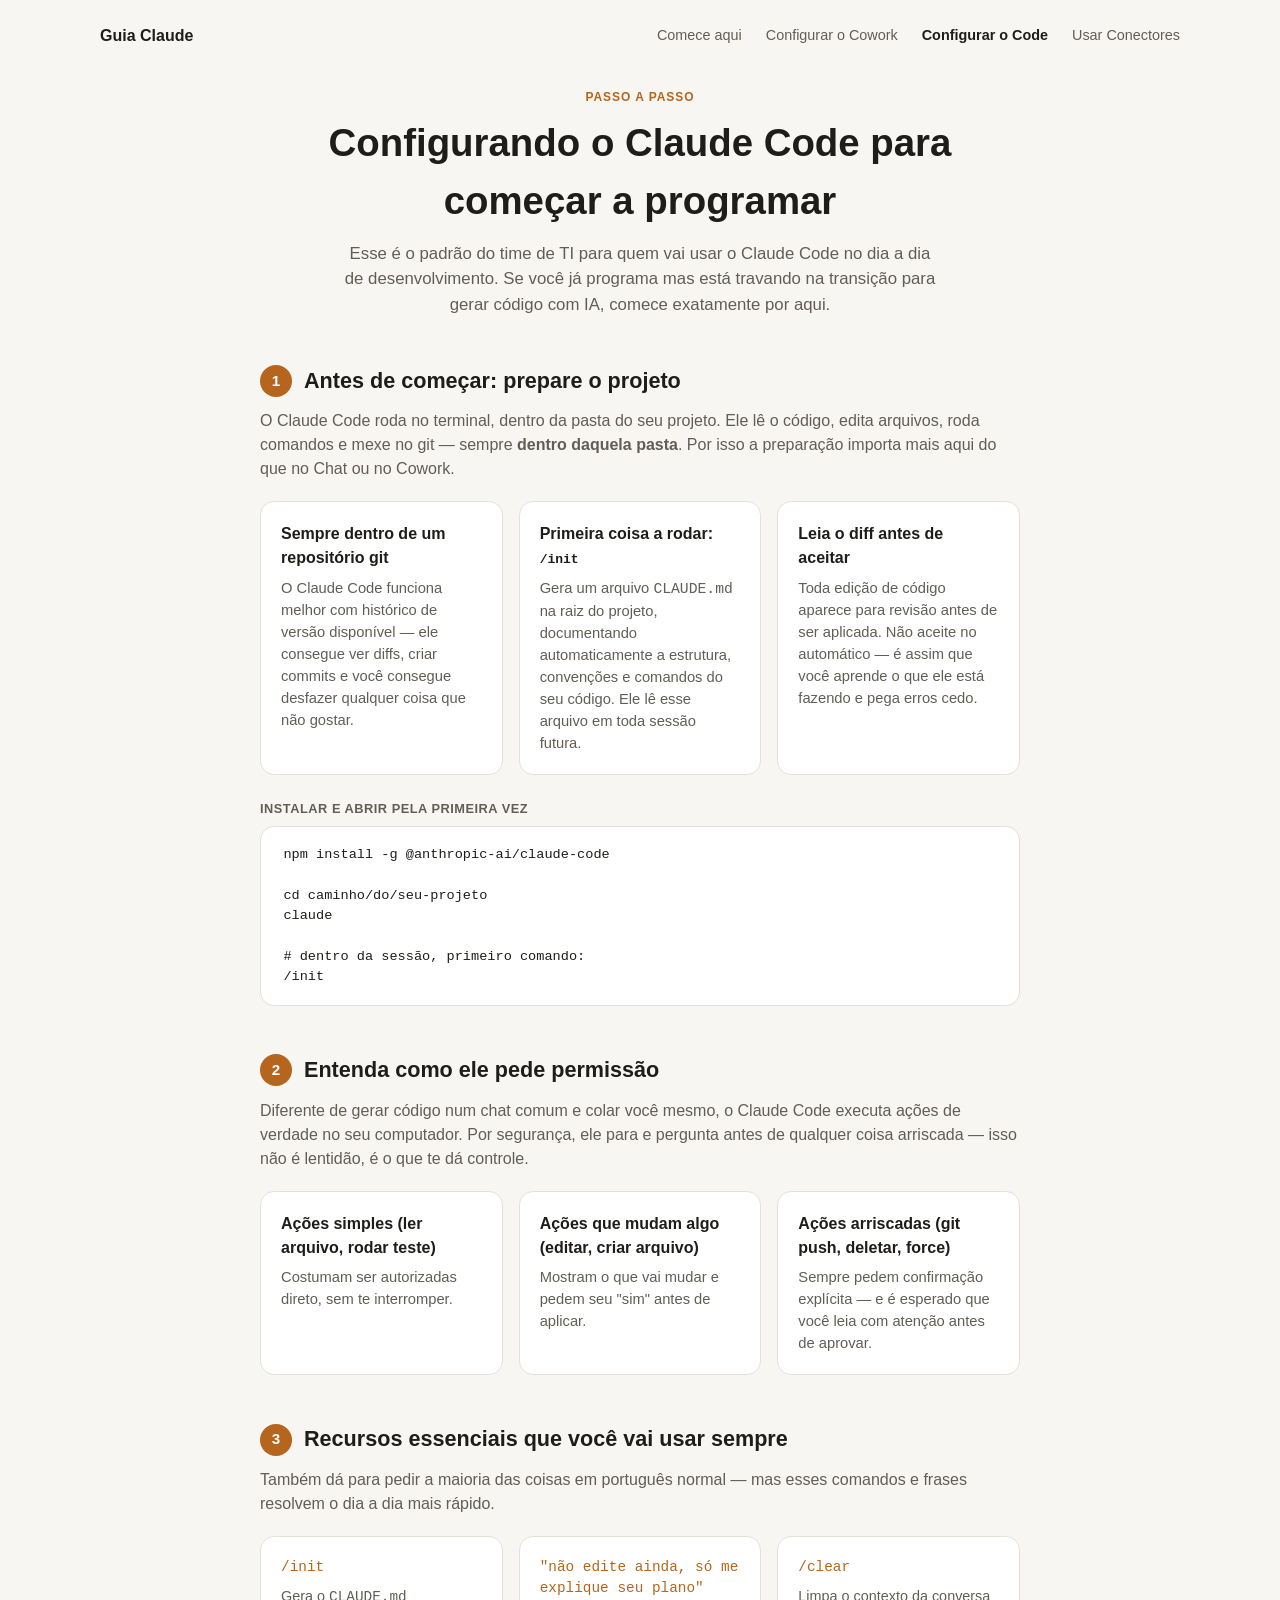
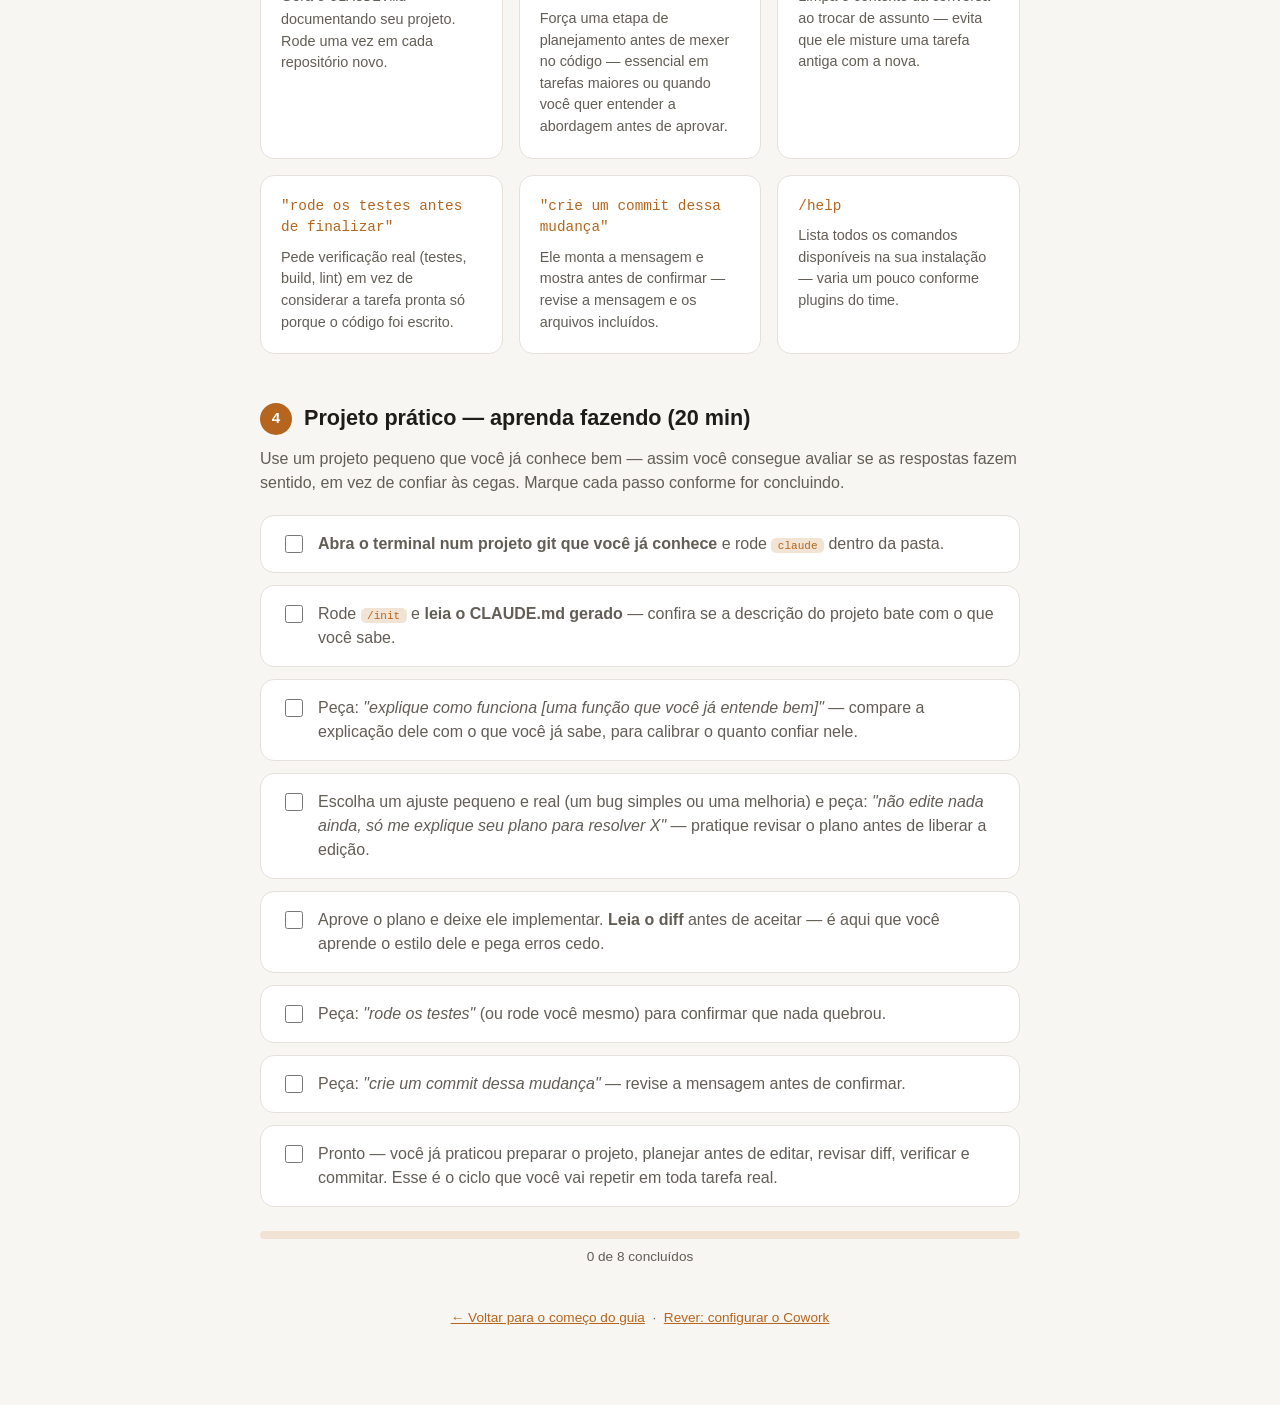
==== code.html @ b0bffd3c "Cria guia inicial de uso do Claude (Chat, Cowork, Code e Conectores) Site estatico com 4 paginas nav" ====
<!DOCTYPE html>
<html lang="pt-BR">
<head>
<meta charset="UTF-8">
<meta name="viewport" content="width=device-width, initial-scale=1.0">
<title>Configurar o Claude Code — Guia Claude</title>
<link rel="stylesheet" href="styles.css">
</head>
<body>

<nav class="site-nav">
  <span class="site-nav-brand">Guia Claude</span>
  <div class="site-nav-links">
    <a href="index.html">Comece aqui</a>
    <a href="cowork.html">Configurar o Cowork</a>
    <a href="code.html" class="active">Configurar o Code</a>
    <a href="conectores.html">Usar Conectores</a>
  </div>
</nav>

<header class="page-header">
  <p class="eyebrow">Passo a passo</p>
  <h1>Configurando o Claude Code para começar a programar</h1>
  <p class="subtitle">
    Esse é o padrão do time de TI para quem vai usar o Claude Code no dia a dia de
    desenvolvimento. Se você já programa mas está travando na transição para gerar
    código com IA, comece exatamente por aqui.
  </p>
</header>

<section class="block">
  <h2><span class="step-num">1</span> Antes de começar: prepare o projeto</h2>
  <p class="block-intro">
    O Claude Code roda no terminal, dentro da pasta do seu projeto. Ele lê o código,
    edita arquivos, roda comandos e mexe no git — sempre <strong>dentro daquela
    pasta</strong>. Por isso a preparação importa mais aqui do que no Chat ou no Cowork.
  </p>

  <div class="rule-grid">
    <div class="rule">
      <p class="rule-title">Sempre dentro de um repositório git</p>
      <p>O Claude Code funciona melhor com histórico de versão disponível — ele
        consegue ver diffs, criar commits e você consegue desfazer qualquer coisa que
        não gostar.</p>
    </div>
    <div class="rule">
      <p class="rule-title">Primeira coisa a rodar: <code>/init</code></p>
      <p>Gera um arquivo <code>CLAUDE.md</code> na raiz do projeto, documentando
        automaticamente a estrutura, convenções e comandos do seu código. Ele lê esse
        arquivo em toda sessão futura.</p>
    </div>
    <div class="rule">
      <p class="rule-title">Leia o diff antes de aceitar</p>
      <p>Toda edição de código aparece para revisão antes de ser aplicada. Não aceite
        no automático — é assim que você aprende o que ele está fazendo e pega erros
        cedo.</p>
    </div>
  </div>

  <p class="example-label">Instalar e abrir pela primeira vez</p>
  <pre class="code-block">npm install -g @anthropic-ai/claude-code

cd caminho/do/seu-projeto
claude

# dentro da sessão, primeiro comando:
/init</pre>
</section>

<section class="block">
  <h2><span class="step-num">2</span> Entenda como ele pede permissão</h2>
  <p class="block-intro">
    Diferente de gerar código num chat comum e colar você mesmo, o Claude Code executa
    ações de verdade no seu computador. Por segurança, ele para e pergunta antes de
    qualquer coisa arriscada — isso não é lentidão, é o que te dá controle.
  </p>
  <div class="rule-grid">
    <div class="rule">
      <p class="rule-title">Ações simples (ler arquivo, rodar teste)</p>
      <p>Costumam ser autorizadas direto, sem te interromper.</p>
    </div>
    <div class="rule">
      <p class="rule-title">Ações que mudam algo (editar, criar arquivo)</p>
      <p>Mostram o que vai mudar e pedem seu "sim" antes de aplicar.</p>
    </div>
    <div class="rule">
      <p class="rule-title">Ações arriscadas (git push, deletar, force)</p>
      <p>Sempre pedem confirmação explícita — e é esperado que você leia com atenção
        antes de aprovar.</p>
    </div>
  </div>
</section>

<section class="block">
  <h2><span class="step-num">3</span> Recursos essenciais que você vai usar sempre</h2>
  <p class="block-intro">
    Também dá para pedir a maioria das coisas em português normal — mas esses comandos
    e frases resolvem o dia a dia mais rápido.
  </p>

  <div class="cmd-grid">
    <div class="cmd-card">
      <p class="cmd-phrase">/init</p>
      <p class="cmd-what">Gera o <code>CLAUDE.md</code> documentando seu projeto. Rode
        uma vez em cada repositório novo.</p>
    </div>
    <div class="cmd-card">
      <p class="cmd-phrase">"não edite ainda, só me explique seu plano"</p>
      <p class="cmd-what">Força uma etapa de planejamento antes de mexer no código —
        essencial em tarefas maiores ou quando você quer entender a abordagem antes de
        aprovar.</p>
    </div>
    <div class="cmd-card">
      <p class="cmd-phrase">/clear</p>
      <p class="cmd-what">Limpa o contexto da conversa ao trocar de assunto — evita que
        ele misture uma tarefa antiga com a nova.</p>
    </div>
    <div class="cmd-card">
      <p class="cmd-phrase">"rode os testes antes de finalizar"</p>
      <p class="cmd-what">Pede verificação real (testes, build, lint) em vez de
        considerar a tarefa pronta só porque o código foi escrito.</p>
    </div>
    <div class="cmd-card">
      <p class="cmd-phrase">"crie um commit dessa mudança"</p>
      <p class="cmd-what">Ele monta a mensagem e mostra antes de confirmar — revise a
        mensagem e os arquivos incluídos.</p>
    </div>
    <div class="cmd-card">
      <p class="cmd-phrase">/help</p>
      <p class="cmd-what">Lista todos os comandos disponíveis na sua instalação —
        varia um pouco conforme plugins do time.</p>
    </div>
  </div>
</section>

<section class="block practice">
  <h2><span class="step-num">4</span> Projeto prático — aprenda fazendo (20 min)</h2>
  <p class="block-intro">
    Use um projeto pequeno que você já conhece bem — assim você consegue avaliar se as
    respostas fazem sentido, em vez de confiar às cegas. Marque cada passo conforme for
    concluindo.
  </p>

  <ol class="checklist" id="practice-checklist" data-storage-key="guia-claude-code-progress">
    <li>
      <label>
        <input type="checkbox" data-step="1">
        <span><strong>Abra o terminal num projeto git que você já conhece</strong> e
          rode <code>claude</code> dentro da pasta.</span>
      </label>
    </li>
    <li>
      <label>
        <input type="checkbox" data-step="2">
        <span>Rode <code>/init</code> e <strong>leia o CLAUDE.md gerado</strong> —
          confira se a descrição do projeto bate com o que você sabe.</span>
      </label>
    </li>
    <li>
      <label>
        <input type="checkbox" data-step="3">
        <span>Peça: <em>"explique como funciona [uma função que você já entende
          bem]"</em> — compare a explicação dele com o que você já sabe, para calibrar
          o quanto confiar nele.</span>
      </label>
    </li>
    <li>
      <label>
        <input type="checkbox" data-step="4">
        <span>Escolha um ajuste pequeno e real (um bug simples ou uma melhoria) e peça:
          <em>"não edite nada ainda, só me explique seu plano para resolver X"</em> —
          pratique revisar o plano antes de liberar a edição.</span>
      </label>
    </li>
    <li>
      <label>
        <input type="checkbox" data-step="5">
        <span>Aprove o plano e deixe ele implementar. <strong>Leia o diff</strong> antes
          de aceitar — é aqui que você aprende o estilo dele e pega erros cedo.</span>
      </label>
    </li>
    <li>
      <label>
        <input type="checkbox" data-step="6">
        <span>Peça: <em>"rode os testes"</em> (ou rode você mesmo) para confirmar que
          nada quebrou.</span>
      </label>
    </li>
    <li>
      <label>
        <input type="checkbox" data-step="7">
        <span>Peça: <em>"crie um commit dessa mudança"</em> — revise a mensagem antes de
          confirmar.</span>
      </label>
    </li>
    <li>
      <label>
        <input type="checkbox" data-step="8">
        <span>Pronto — você já praticou preparar o projeto, planejar antes de editar,
          revisar diff, verificar e commitar. Esse é o ciclo que você vai repetir em
          toda tarefa real.</span>
      </label>
    </li>
  </ol>

  <div class="progress-bar">
    <div class="progress-fill" id="progress-fill"></div>
  </div>
  <p class="progress-label" id="progress-label">0 de 8 concluídos</p>
</section>

<footer class="page-footer">
  <p><a href="index.html">&larr; Voltar para o começo do guia</a> &nbsp;·&nbsp;
    <a href="cowork.html">Rever: configurar o Cowork</a></p>
</footer>

<script src="checklist.js"></script>

</body>
</html>
---- styles.css ----
:root {
  --bg: #f7f6f3;
  --surface: #ffffff;
  --text: #1f1d1a;
  --text-muted: #625d55;
  --border: #e5e1da;
  --accent: #b5651d;
  --accent-soft: #f1e4d5;
  --radius: 14px;
  color-scheme: light;
}

@media (prefers-color-scheme: dark) {
  :root {
    --bg: #171512;
    --surface: #211e1a;
    --text: #f2efe9;
    --text-muted: #a89f92;
    --border: #35302a;
    --accent: #e0975a;
    --accent-soft: #3a2c1c;
    color-scheme: dark;
  }
}

* { box-sizing: border-box; }

body {
  margin: 0;
  padding: 0 1.5rem 4rem;
  background: var(--bg);
  color: var(--text);
  font-family: -apple-system, BlinkMacSystemFont, "Segoe UI", Inter, sans-serif;
  line-height: 1.5;
}

a { color: var(--accent); }

.site-nav {
  max-width: 1080px;
  margin: 0 auto;
  padding-top: 1.5rem;
  display: flex;
  align-items: center;
  justify-content: space-between;
  flex-wrap: wrap;
  gap: 1rem;
}

.site-nav-brand {
  font-weight: 700;
}

.site-nav-links {
  display: flex;
  gap: 1.5rem;
}

.site-nav-links a {
  color: var(--text-muted);
  text-decoration: none;
  font-size: 0.9rem;
}

.site-nav-links a:hover,
.site-nav-links a.active {
  color: var(--text);
  font-weight: 600;
}

.page-header {
  max-width: 760px;
  margin: 0 auto;
  padding-top: 2.5rem;
  text-align: center;
}

.eyebrow {
  text-transform: uppercase;
  letter-spacing: 0.08em;
  font-size: 0.75rem;
  font-weight: 600;
  color: var(--accent);
  margin: 0 0 0.5rem;
}

.page-header h1 {
  font-size: clamp(1.8rem, 4vw, 2.4rem);
  margin: 0 0 0.75rem;
}

.subtitle {
  color: var(--text-muted);
  font-size: 1.05rem;
  margin: 0 auto 2rem;
  max-width: 600px;
}

.mode-toggle {
  display: inline-flex;
  align-items: center;
  gap: 0.75rem;
  cursor: pointer;
  user-select: none;
}

.mode-toggle input {
  position: absolute;
  opacity: 0;
  width: 0;
  height: 0;
}

.mode-label {
  font-size: 0.9rem;
  color: var(--text-muted);
  transition: color 0.2s;
}

.mode-toggle input:not(:checked) ~ .mode-label:first-of-type,
.mode-toggle input:checked ~ .mode-label:last-of-type {
  color: var(--text);
  font-weight: 600;
}

.switch-track {
  width: 44px;
  height: 24px;
  border-radius: 999px;
  background: var(--accent-soft);
  border: 1px solid var(--border);
  position: relative;
  transition: background 0.2s;
}

.switch-thumb {
  position: absolute;
  top: 2px;
  left: 2px;
  width: 18px;
  height: 18px;
  border-radius: 50%;
  background: var(--accent);
  transition: transform 0.2s;
}

.mode-toggle input:checked ~ .switch-track .switch-thumb {
  transform: translateX(20px);
}

.cards {
  max-width: 1080px;
  margin: 3rem auto 0;
  display: grid;
  grid-template-columns: repeat(auto-fit, minmax(280px, 1fr));
  gap: 1.25rem;
}

.card {
  background: var(--surface);
  border: 1px solid var(--border);
  border-radius: var(--radius);
  padding: 1.75rem;
}

.card-icon {
  width: 40px;
  height: 40px;
  border-radius: 10px;
  background: var(--accent-soft);
  color: var(--accent);
  display: flex;
  align-items: center;
  justify-content: center;
  margin-bottom: 1rem;
}

.card-icon svg { width: 22px; height: 22px; }

.card h2 {
  margin: 0 0 0.25rem;
  font-size: 1.3rem;
}

.tagline {
  color: var(--accent);
  font-size: 0.9rem;
  font-weight: 600;
  margin: 0 0 1rem;
}

.desc {
  color: var(--text-muted);
  margin: 0 0 1.25rem;
}

.desc.tecnico { display: none; }

body.modo-tecnico .desc.simples { display: none; }
body.modo-tecnico .desc.tecnico { display: block; }

.quando-titulo {
  font-size: 0.8rem;
  font-weight: 600;
  text-transform: uppercase;
  letter-spacing: 0.04em;
  color: var(--text-muted);
  margin: 0 0 0.5rem;
}

.card ul {
  margin: 0;
  padding-left: 1.1rem;
  color: var(--text);
}

.card li { margin-bottom: 0.35rem; }

.decision {
  max-width: 760px;
  margin: 3rem auto 0;
  background: var(--accent-soft);
  border-radius: var(--radius);
  padding: 1.75rem 2rem;
}

.decision h2 {
  margin: 0 0 1rem;
  font-size: 1.15rem;
}

.decision-list {
  margin: 0;
  padding-left: 1.1rem;
}

.decision-list li { margin-bottom: 0.5rem; }

.page-footer {
  max-width: 760px;
  margin: 2.5rem auto 0;
  text-align: center;
  color: var(--text-muted);
  font-size: 0.85rem;
}

/* ---- Blocos da página "Configurar o Cowork" ---- */

.block {
  max-width: 760px;
  margin: 3rem auto 0;
}

.block h2 {
  display: flex;
  align-items: center;
  gap: 0.75rem;
  font-size: 1.35rem;
  margin: 0 0 0.75rem;
}

.step-num {
  flex-shrink: 0;
  width: 32px;
  height: 32px;
  border-radius: 50%;
  background: var(--accent);
  color: var(--surface);
  display: flex;
  align-items: center;
  justify-content: center;
  font-size: 0.95rem;
  font-weight: 700;
}

.block-intro {
  color: var(--text-muted);
  margin: 0 0 1.25rem;
}

.rule-grid {
  display: grid;
  grid-template-columns: repeat(auto-fit, minmax(220px, 1fr));
  gap: 1rem;
  margin-bottom: 1.5rem;
}

.rule {
  background: var(--surface);
  border: 1px solid var(--border);
  border-radius: var(--radius);
  padding: 1.25rem;
}

.rule-title {
  font-weight: 600;
  margin: 0 0 0.4rem;
}

.rule p:last-child {
  margin: 0;
  color: var(--text-muted);
  font-size: 0.92rem;
}

.example-label {
  font-size: 0.8rem;
  font-weight: 600;
  text-transform: uppercase;
  letter-spacing: 0.04em;
  color: var(--text-muted);
  margin: 0 0 0.5rem;
}

.code-block {
  background: var(--surface);
  border: 1px solid var(--border);
  border-radius: var(--radius);
  padding: 1.1rem 1.4rem;
  font-family: "SFMono-Regular", Consolas, Menlo, monospace;
  font-size: 0.85rem;
  overflow-x: auto;
  margin: 0;
  white-space: pre;
}

.naming-example {
  background: var(--surface);
  border: 1px solid var(--border);
  border-radius: var(--radius);
  padding: 1.25rem 1.5rem;
}

.naming-pattern {
  display: inline-block;
  font-family: "SFMono-Regular", Consolas, Menlo, monospace;
  background: var(--accent-soft);
  color: var(--accent);
  padding: 0.3rem 0.7rem;
  border-radius: 8px;
  font-size: 0.9rem;
  margin-bottom: 0.75rem;
}

.naming-example ul {
  margin: 0;
  padding-left: 1.1rem;
  color: var(--text-muted);
}

.naming-example code {
  color: var(--text);
}

.cmd-grid {
  display: grid;
  grid-template-columns: repeat(auto-fit, minmax(230px, 1fr));
  gap: 1rem;
}

.cmd-card {
  background: var(--surface);
  border: 1px solid var(--border);
  border-radius: var(--radius);
  padding: 1.25rem;
}

.cmd-phrase {
  font-family: "SFMono-Regular", Consolas, Menlo, monospace;
  color: var(--accent);
  font-size: 0.9rem;
  margin: 0 0 0.5rem;
}

.cmd-what {
  margin: 0;
  color: var(--text-muted);
  font-size: 0.9rem;
}

/* ---- Checklist prático ---- */

.checklist {
  list-style: none;
  margin: 0;
  padding: 0;
  display: flex;
  flex-direction: column;
  gap: 0.75rem;
}

.checklist li {
  background: var(--surface);
  border: 1px solid var(--border);
  border-radius: var(--radius);
  padding: 1rem 1.25rem;
}

.checklist label {
  display: flex;
  align-items: flex-start;
  gap: 0.75rem;
  cursor: pointer;
}

.checklist input[type="checkbox"] {
  margin-top: 0.2rem;
  width: 18px;
  height: 18px;
  flex-shrink: 0;
  accent-color: var(--accent);
}

.checklist span {
  color: var(--text-muted);
}

.checklist input:checked ~ span {
  color: var(--text);
  text-decoration: line-through;
  text-decoration-color: var(--accent);
}

.checklist code {
  background: var(--accent-soft);
  color: var(--accent);
  padding: 0.1rem 0.4rem;
  border-radius: 5px;
  font-size: 0.85em;
}

.progress-bar {
  margin-top: 1.5rem;
  height: 8px;
  border-radius: 999px;
  background: var(--accent-soft);
  overflow: hidden;
}

.progress-fill {
  height: 100%;
  width: 0%;
  background: var(--accent);
  transition: width 0.25s ease;
}

.progress-label {
  margin: 0.5rem 0 0;
  font-size: 0.85rem;
  color: var(--text-muted);
  text-align: center;
}
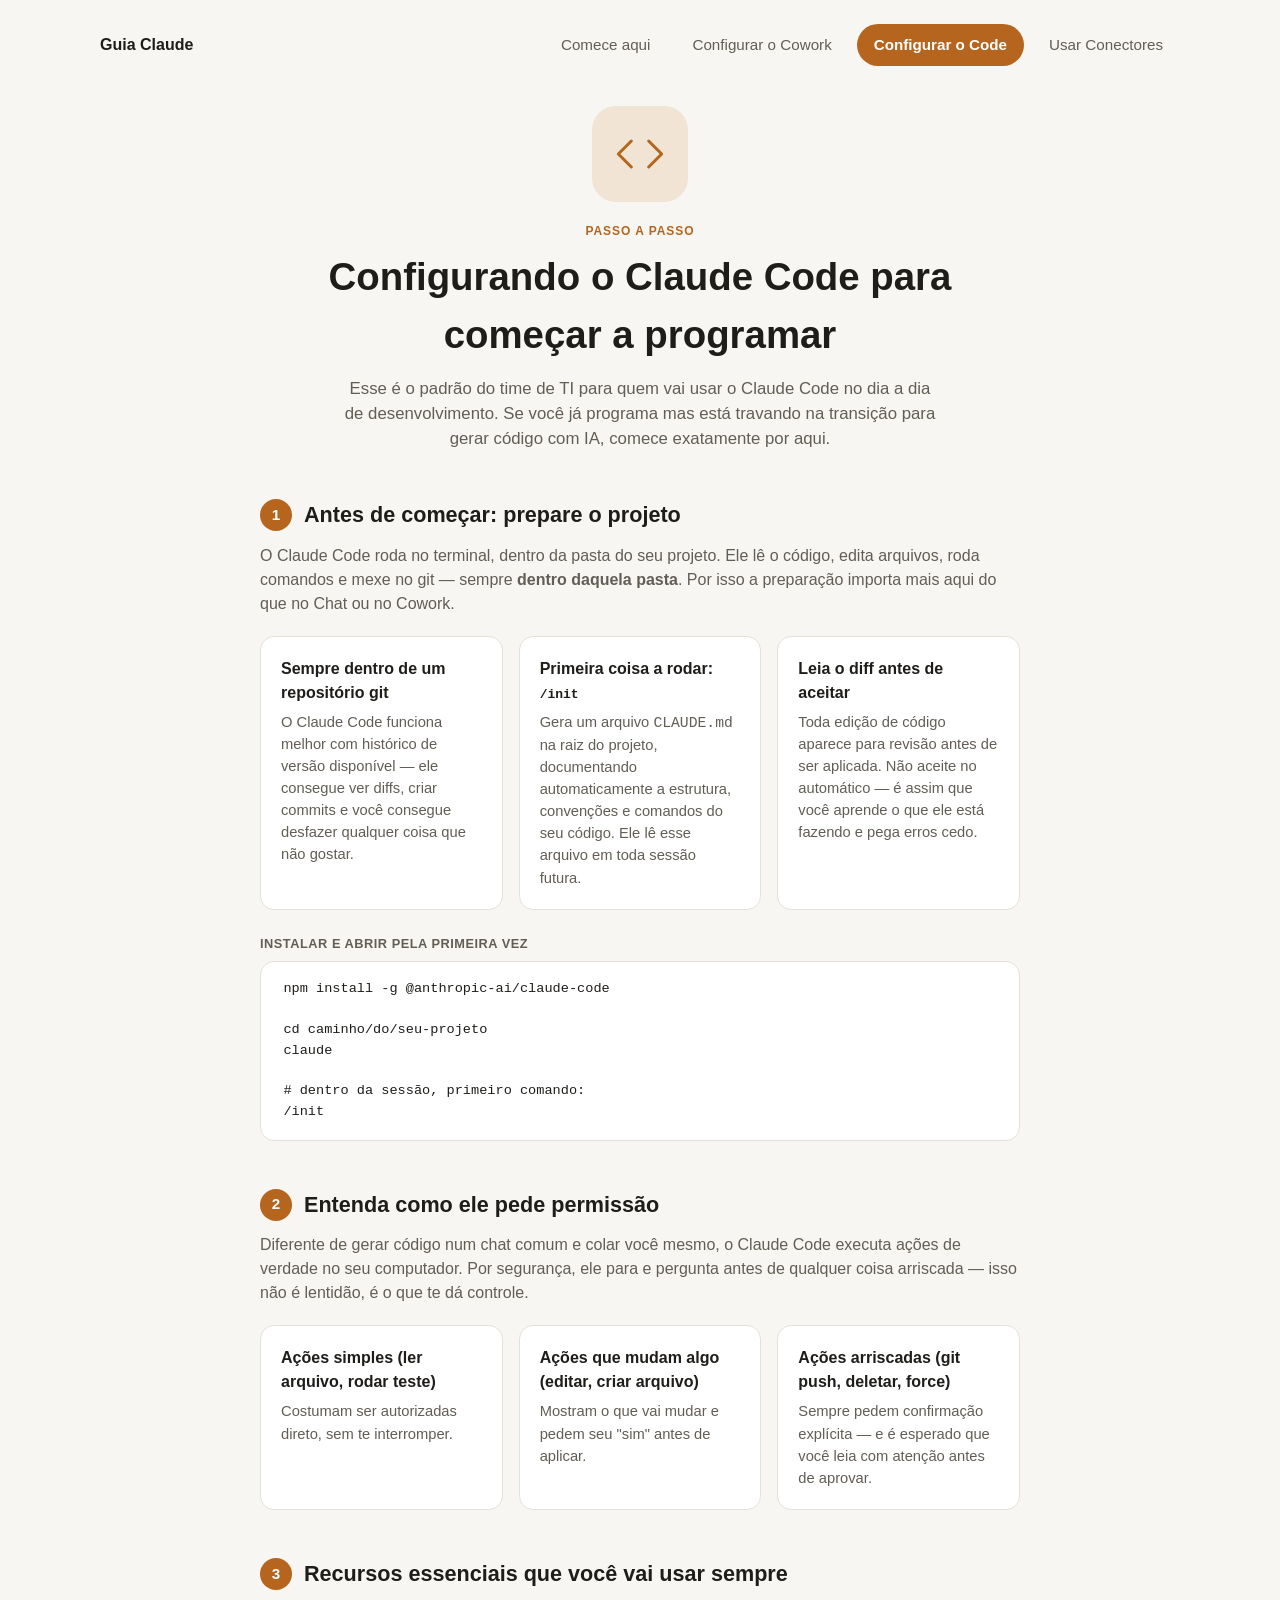
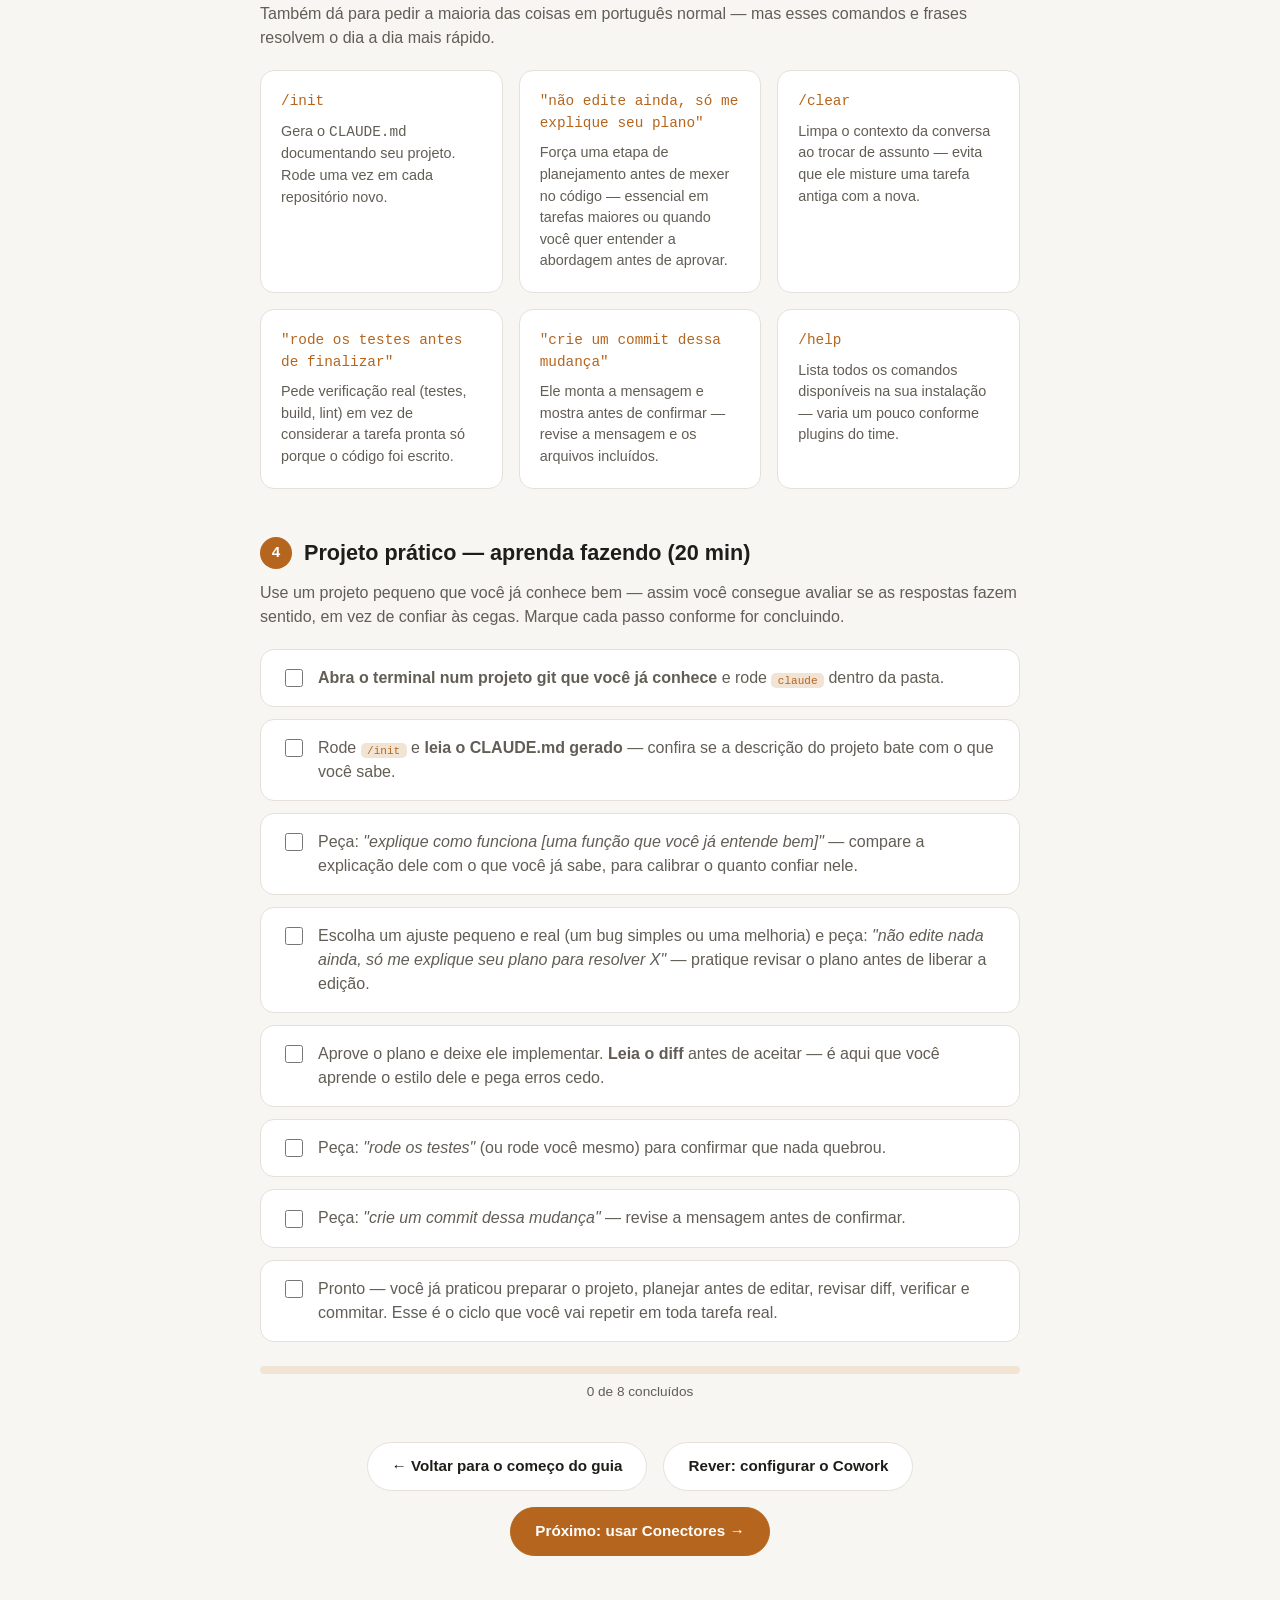
==== commit db03875b: "Deixa botoes de navegacao mais visiveis e adiciona icones ilustrativos Nav e footer viram botoes com" ====
--- a/code.html
+++ b/code.html
@@ -19,6 +19,11 @@
 </nav>
 
 <header class="page-header">
+  <div class="header-illustration" aria-hidden="true">
+    <svg viewBox="0 0 24 24" fill="none" stroke="currentColor" stroke-width="1.4">
+      <path d="M8 6L2 12l6 6M16 6l6 6-6 6" stroke-linecap="round" stroke-linejoin="round"/>
+    </svg>
+  </div>
   <p class="eyebrow">Passo a passo</p>
   <h1>Configurando o Claude Code para começar a programar</h1>
   <p class="subtitle">
@@ -210,8 +215,11 @@
 </section>
 
 <footer class="page-footer">
-  <p><a href="index.html">&larr; Voltar para o começo do guia</a> &nbsp;·&nbsp;
-    <a href="cowork.html">Rever: configurar o Cowork</a></p>
+  <p class="footer-nav">
+    <a href="index.html">&larr; Voltar para o começo do guia</a>
+    <a href="cowork.html">Rever: configurar o Cowork</a>
+    <a href="conectores.html" class="primary">Próximo: usar Conectores &rarr;</a>
+  </p>
 </footer>
 
 <script src="checklist.js"></script>
--- a/styles.css
+++ b/styles.css
@@ -53,19 +53,31 @@
 
 .site-nav-links {
   display: flex;
-  gap: 1.5rem;
+  gap: 0.5rem;
+  flex-wrap: wrap;
 }
 
 .site-nav-links a {
   color: var(--text-muted);
   text-decoration: none;
-  font-size: 0.9rem;
-}
-
-.site-nav-links a:hover,
+  font-size: 0.95rem;
+  font-weight: 500;
+  padding: 0.55rem 1rem;
+  border-radius: 999px;
+  border: 1px solid transparent;
+  transition: background 0.15s, color 0.15s, border-color 0.15s;
+}
+
+.site-nav-links a:hover {
+  color: var(--text);
+  background: var(--accent-soft);
+  border-color: var(--border);
+}
+
 .site-nav-links a.active {
-  color: var(--text);
-  font-weight: 600;
+  color: var(--surface);
+  background: var(--accent);
+  font-weight: 700;
 }
 
 .page-header {
@@ -73,6 +85,23 @@
   margin: 0 auto;
   padding-top: 2.5rem;
   text-align: center;
+}
+
+.header-illustration {
+  width: 96px;
+  height: 96px;
+  margin: 0 auto 1.25rem;
+  border-radius: 24px;
+  background: var(--accent-soft);
+  color: var(--accent);
+  display: flex;
+  align-items: center;
+  justify-content: center;
+}
+
+.header-illustration svg {
+  width: 52px;
+  height: 52px;
 }
 
 .eyebrow {
@@ -244,6 +273,37 @@
   font-size: 0.85rem;
 }
 
+.footer-nav {
+  display: flex;
+  justify-content: center;
+  flex-wrap: wrap;
+  gap: 1rem;
+}
+
+.footer-nav a {
+  display: inline-block;
+  text-decoration: none;
+  font-size: 0.95rem;
+  font-weight: 600;
+  padding: 0.75rem 1.5rem;
+  border-radius: 999px;
+  border: 1px solid var(--border);
+  color: var(--text);
+  background: var(--surface);
+  transition: background 0.15s, border-color 0.15s, transform 0.15s;
+}
+
+.footer-nav a:hover {
+  border-color: var(--accent);
+  transform: translateY(-1px);
+}
+
+.footer-nav a.primary {
+  background: var(--accent);
+  border-color: var(--accent);
+  color: var(--surface);
+}
+
 /* ---- Blocos da página "Configurar o Cowork" ---- */
 
 .block {
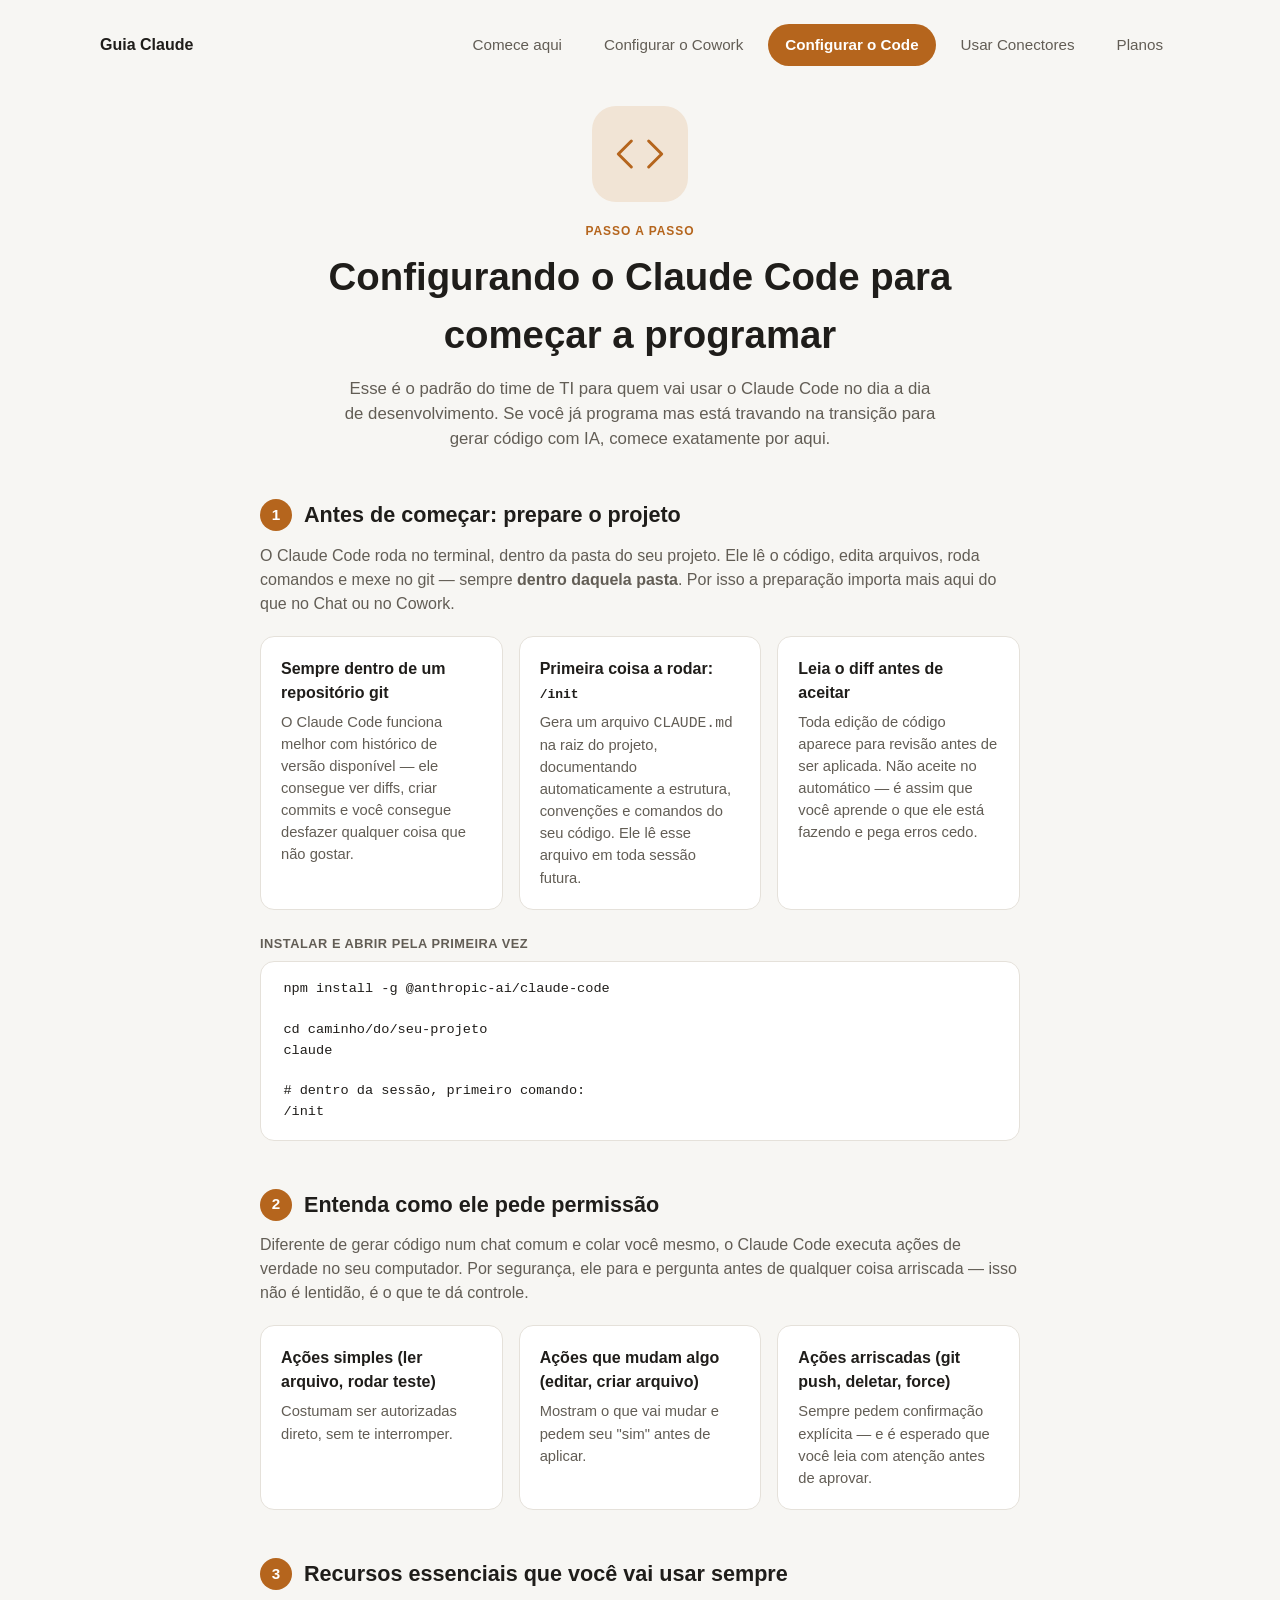
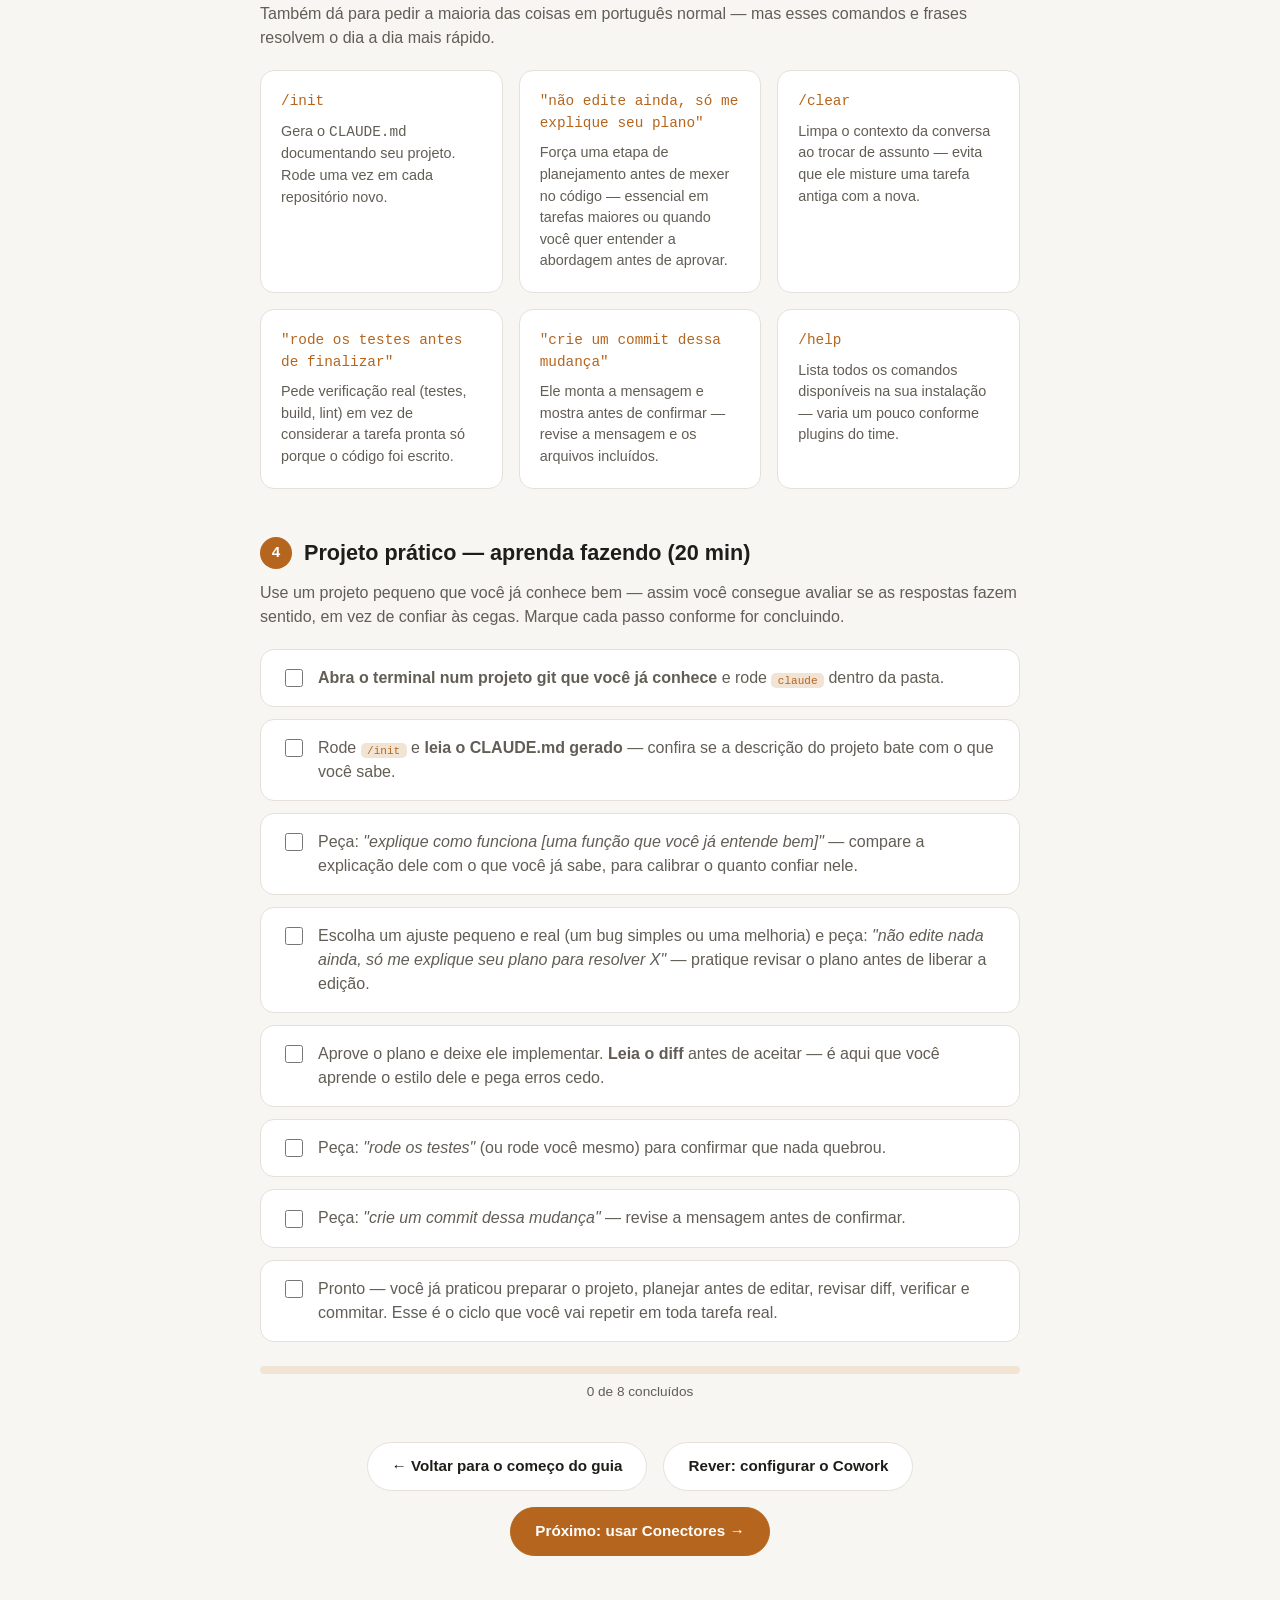
==== commit 0d970f46: "Adiciona pagina explicando o que funciona na conta free Mapeia Chat, Cowork, Code e Conectores contr" ====
--- a/code.html
+++ b/code.html
@@ -15,6 +15,7 @@
     <a href="cowork.html">Configurar o Cowork</a>
     <a href="code.html" class="active">Configurar o Code</a>
     <a href="conectores.html">Usar Conectores</a>
+    <a href="planos.html">Planos</a>
   </div>
 </nav>
 
--- a/styles.css
+++ b/styles.css
@@ -438,6 +438,74 @@
   font-size: 0.9rem;
 }
 
+/* ---- Página "Planos" ---- */
+
+.plan-grid {
+  max-width: 1080px;
+  margin: 3rem auto 0;
+  display: grid;
+  grid-template-columns: repeat(auto-fit, minmax(240px, 1fr));
+  gap: 1.25rem;
+}
+
+.plan-card {
+  background: var(--surface);
+  border: 1px solid var(--border);
+  border-radius: var(--radius);
+  padding: 1.5rem;
+}
+
+.plan-card h2 {
+  margin: 0 0 0.6rem;
+  font-size: 1.15rem;
+}
+
+.plan-badge {
+  display: inline-block;
+  font-size: 0.75rem;
+  font-weight: 700;
+  text-transform: uppercase;
+  letter-spacing: 0.03em;
+  padding: 0.3rem 0.7rem;
+  border-radius: 999px;
+  margin-bottom: 0.85rem;
+}
+
+.plan-badge.free {
+  background: #dbead9;
+  color: #2f6b2a;
+}
+
+.plan-badge.pago {
+  background: var(--accent-soft);
+  color: var(--accent);
+}
+
+@media (prefers-color-scheme: dark) {
+  .plan-badge.free {
+    background: #234420;
+    color: #8fd68a;
+  }
+}
+
+.plan-card p {
+  margin: 0;
+  color: var(--text-muted);
+  font-size: 0.92rem;
+}
+
+.plan-note {
+  max-width: 760px;
+  margin: 2.5rem auto 0;
+  background: var(--accent-soft);
+  border-radius: var(--radius);
+  padding: 1.25rem 1.5rem;
+  font-size: 0.9rem;
+  color: var(--text);
+}
+
+.plan-note strong { color: var(--accent); }
+
 /* ---- Checklist prático ---- */
 
 .checklist {
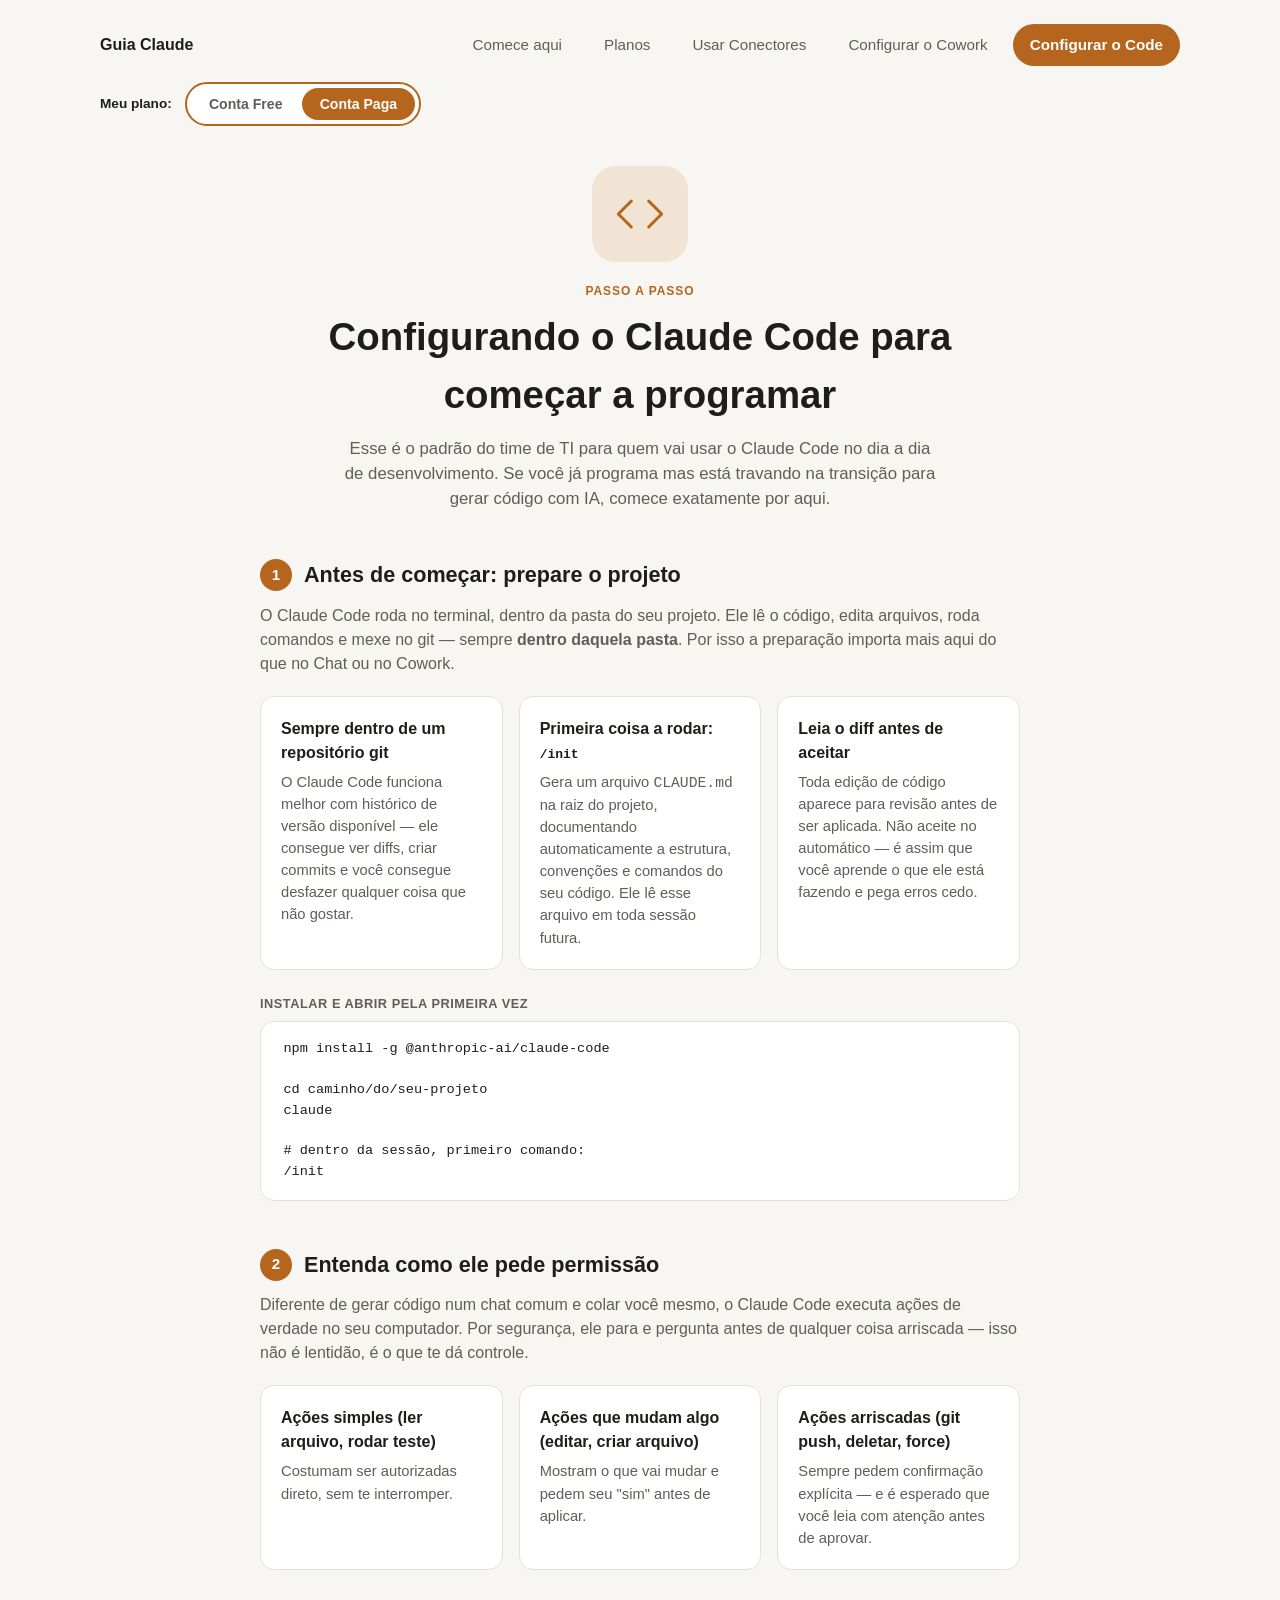
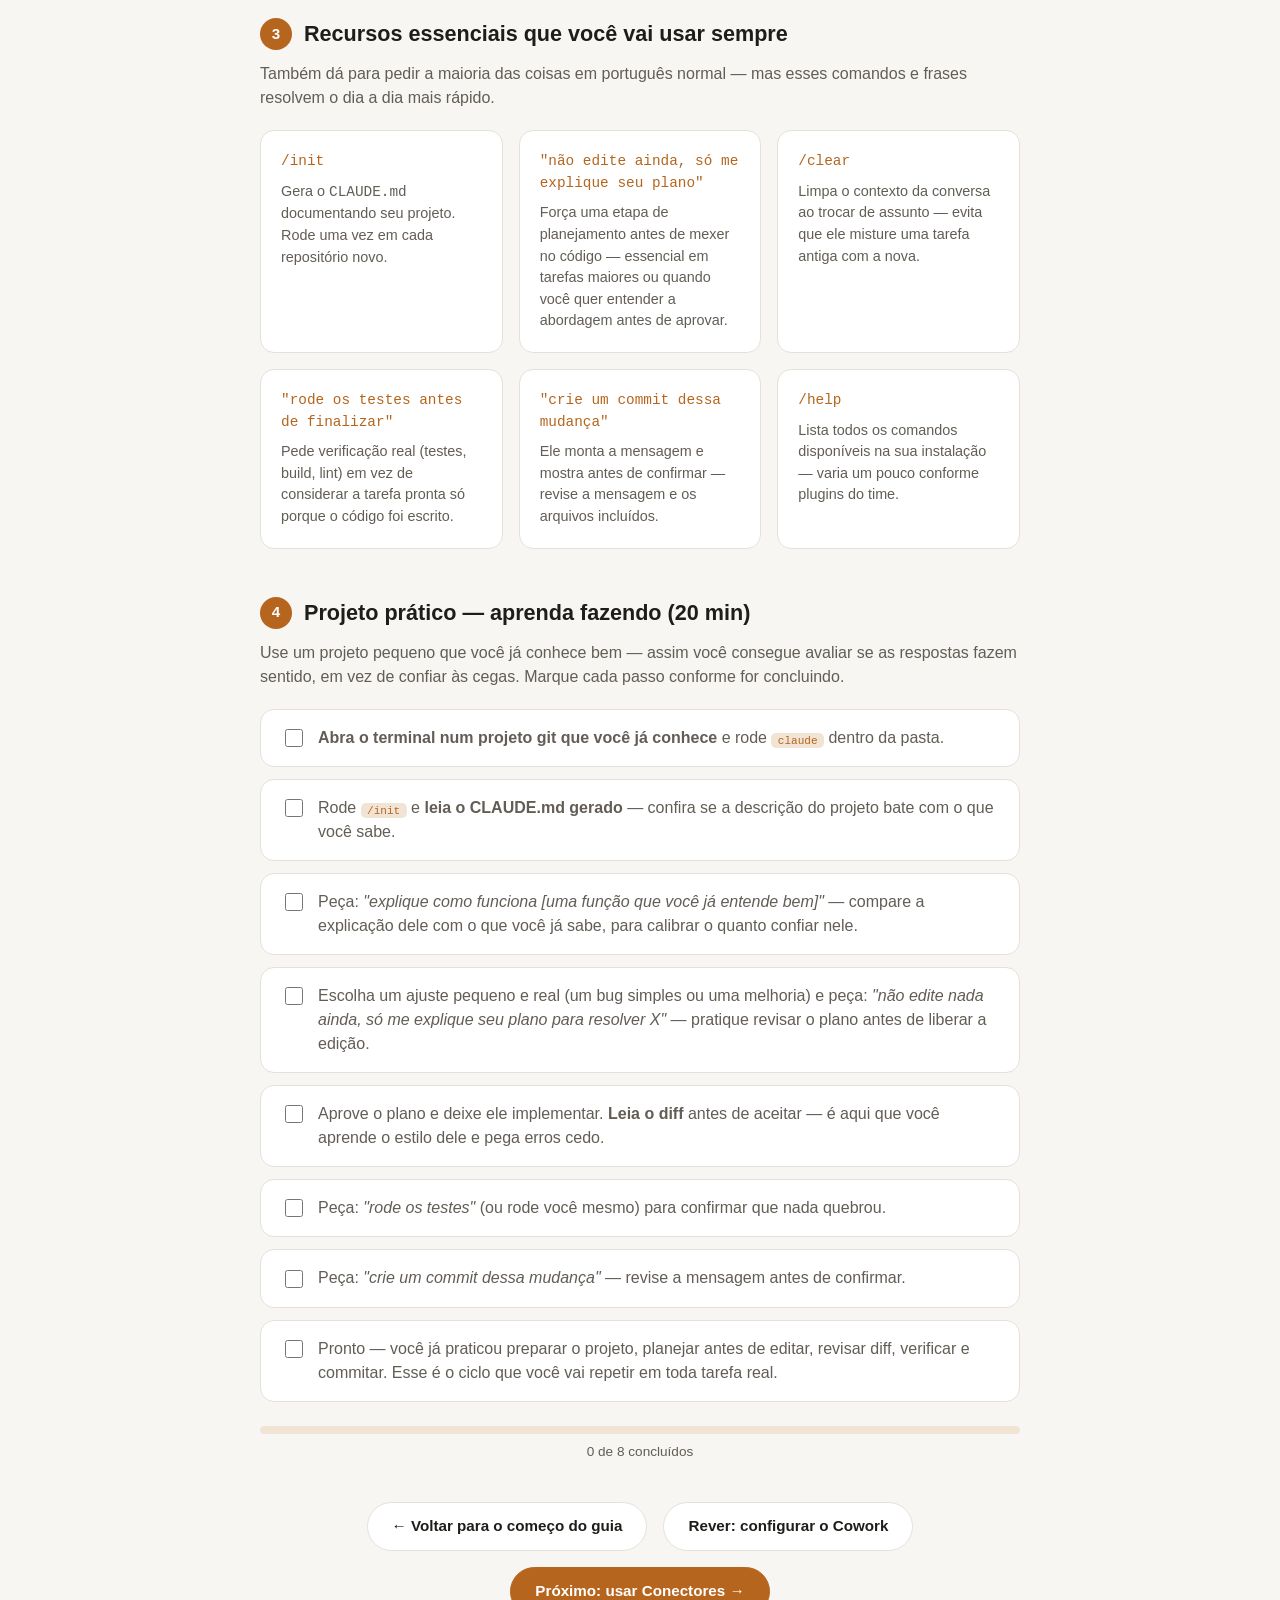
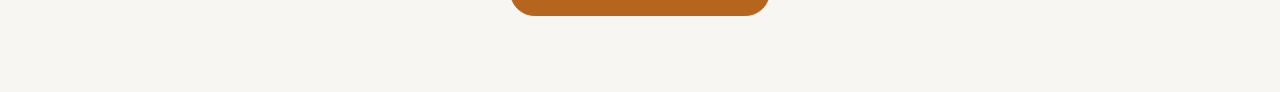
==== commit e772fafe: "Adiciona navegacao ciente do plano e reordena menu por acesso free Barra "Meu plano" com botoes Free" ====
--- a/code.html
+++ b/code.html
@@ -4,7 +4,7 @@
 <meta charset="UTF-8">
 <meta name="viewport" content="width=device-width, initial-scale=1.0">
 <title>Configurar o Claude Code — Guia Claude</title>
-<link rel="stylesheet" href="styles.css">
+<link rel="stylesheet" href="styles.css?v=6">
 </head>
 <body>
 
@@ -12,12 +12,25 @@
   <span class="site-nav-brand">Guia Claude</span>
   <div class="site-nav-links">
     <a href="index.html">Comece aqui</a>
+    <a href="planos.html">Planos</a>
+    <a href="conectores.html">Usar Conectores</a>
     <a href="cowork.html">Configurar o Cowork</a>
     <a href="code.html" class="active">Configurar o Code</a>
-    <a href="conectores.html">Usar Conectores</a>
-    <a href="planos.html">Planos</a>
   </div>
 </nav>
+
+<div class="plan-switch-bar">
+  <span class="plan-switch-label">Meu plano:</span>
+  <div class="plan-switch-group" role="group" aria-label="Selecionar tipo de conta">
+    <button type="button" class="plan-switch-btn" data-plan="free">Conta Free</button>
+    <button type="button" class="plan-switch-btn active" data-plan="pago">Conta Paga</button>
+  </div>
+</div>
+
+<div class="plan-banner">
+  <span>Esta página exige plano pago (Pro, Max, Team ou Enterprise) — não está disponível na conta free.</span>
+  <a href="planos.html">Ver o que funciona na free &rarr;</a>
+</div>
 
 <header class="page-header">
   <div class="header-illustration" aria-hidden="true">
@@ -223,7 +236,8 @@
   </p>
 </footer>
 
-<script src="checklist.js"></script>
+<script src="plan-mode.js?v=2"></script>
+<script src="checklist.js?v=2"></script>
 
 </body>
 </html>
--- a/styles.css
+++ b/styles.css
@@ -80,6 +80,112 @@
   font-weight: 700;
 }
 
+.site-nav-links a.nav-locked,
+.footer-nav a.nav-locked {
+  color: var(--text-muted);
+  opacity: 0.55;
+  cursor: not-allowed;
+}
+
+.site-nav-links a.nav-locked:hover,
+.footer-nav a.nav-locked:hover {
+  background: none;
+  border-color: transparent;
+  transform: none;
+}
+
+.nav-badge {
+  display: inline-block;
+  margin-left: 0.4rem;
+  font-size: 0.68rem;
+  font-weight: 700;
+  text-transform: uppercase;
+  letter-spacing: 0.02em;
+  padding: 0.1rem 0.4rem;
+  border-radius: 999px;
+  vertical-align: middle;
+}
+
+.nav-badge.locked {
+  background: var(--border);
+  color: var(--text-muted);
+}
+
+.nav-badge.limited {
+  background: var(--accent-soft);
+  color: var(--accent);
+}
+
+.plan-switch-bar {
+  max-width: 1080px;
+  margin: 1rem auto 0;
+  display: flex;
+  align-items: center;
+  gap: 0.85rem;
+  flex-wrap: wrap;
+}
+
+.plan-switch-label {
+  font-size: 0.85rem;
+  font-weight: 700;
+  color: var(--text);
+}
+
+.plan-switch-group {
+  display: inline-flex;
+  background: var(--surface);
+  border: 2px solid var(--accent);
+  border-radius: 999px;
+  padding: 4px;
+  gap: 2px;
+}
+
+.plan-switch-btn {
+  border: none;
+  background: transparent;
+  cursor: pointer;
+  padding: 0.5rem 1.1rem;
+  border-radius: 999px;
+  font-size: 0.88rem;
+  font-weight: 700;
+  color: var(--text-muted);
+  transition: background 0.15s, color 0.15s;
+}
+
+.plan-switch-btn:hover {
+  color: var(--text);
+}
+
+.plan-switch-btn.active {
+  background: var(--accent);
+  color: var(--surface);
+}
+
+.plan-banner {
+  max-width: 760px;
+  margin: 1.5rem auto 0;
+  background: var(--accent-soft);
+  border: 1px solid var(--border);
+  border-radius: var(--radius);
+  padding: 1rem 1.5rem;
+  font-size: 0.9rem;
+  color: var(--text);
+  display: none;
+  align-items: center;
+  justify-content: space-between;
+  gap: 1rem;
+  flex-wrap: wrap;
+}
+
+body.plan-free .plan-banner {
+  display: flex;
+}
+
+.plan-banner a {
+  font-weight: 700;
+  white-space: nowrap;
+}
+
 .page-header {
   max-width: 760px;
   margin: 0 auto;
@@ -380,7 +486,7 @@
   font-family: "SFMono-Regular", Consolas, Menlo, monospace;
   font-size: 0.85rem;
   overflow-x: auto;
-  margin: 0;
+  margin: 0 0 1.5rem;
   white-space: pre;
 }
 
@@ -436,6 +542,40 @@
   margin: 0;
   color: var(--text-muted);
   font-size: 0.9rem;
+}
+
+/* ---- Diagrama de fluxo (Conectores) ---- */
+
+.flow-diagram {
+  width: 100%;
+  height: auto;
+  margin: 1.5rem 0;
+}
+
+.flow-diagram rect {
+  fill: var(--surface);
+  stroke: var(--border);
+}
+
+.flow-diagram .flow-title {
+  fill: var(--text);
+  font-size: 14px;
+  font-weight: 700;
+}
+
+.flow-diagram .flow-sub {
+  fill: var(--text-muted);
+  font-size: 11.5px;
+}
+
+.flow-diagram .flow-arrow {
+  stroke: var(--accent);
+  stroke-width: 2;
+  fill: none;
+}
+
+.flow-diagram .flow-arrowhead {
+  fill: var(--accent);
 }
 
 /* ---- Página "Planos" ---- */
